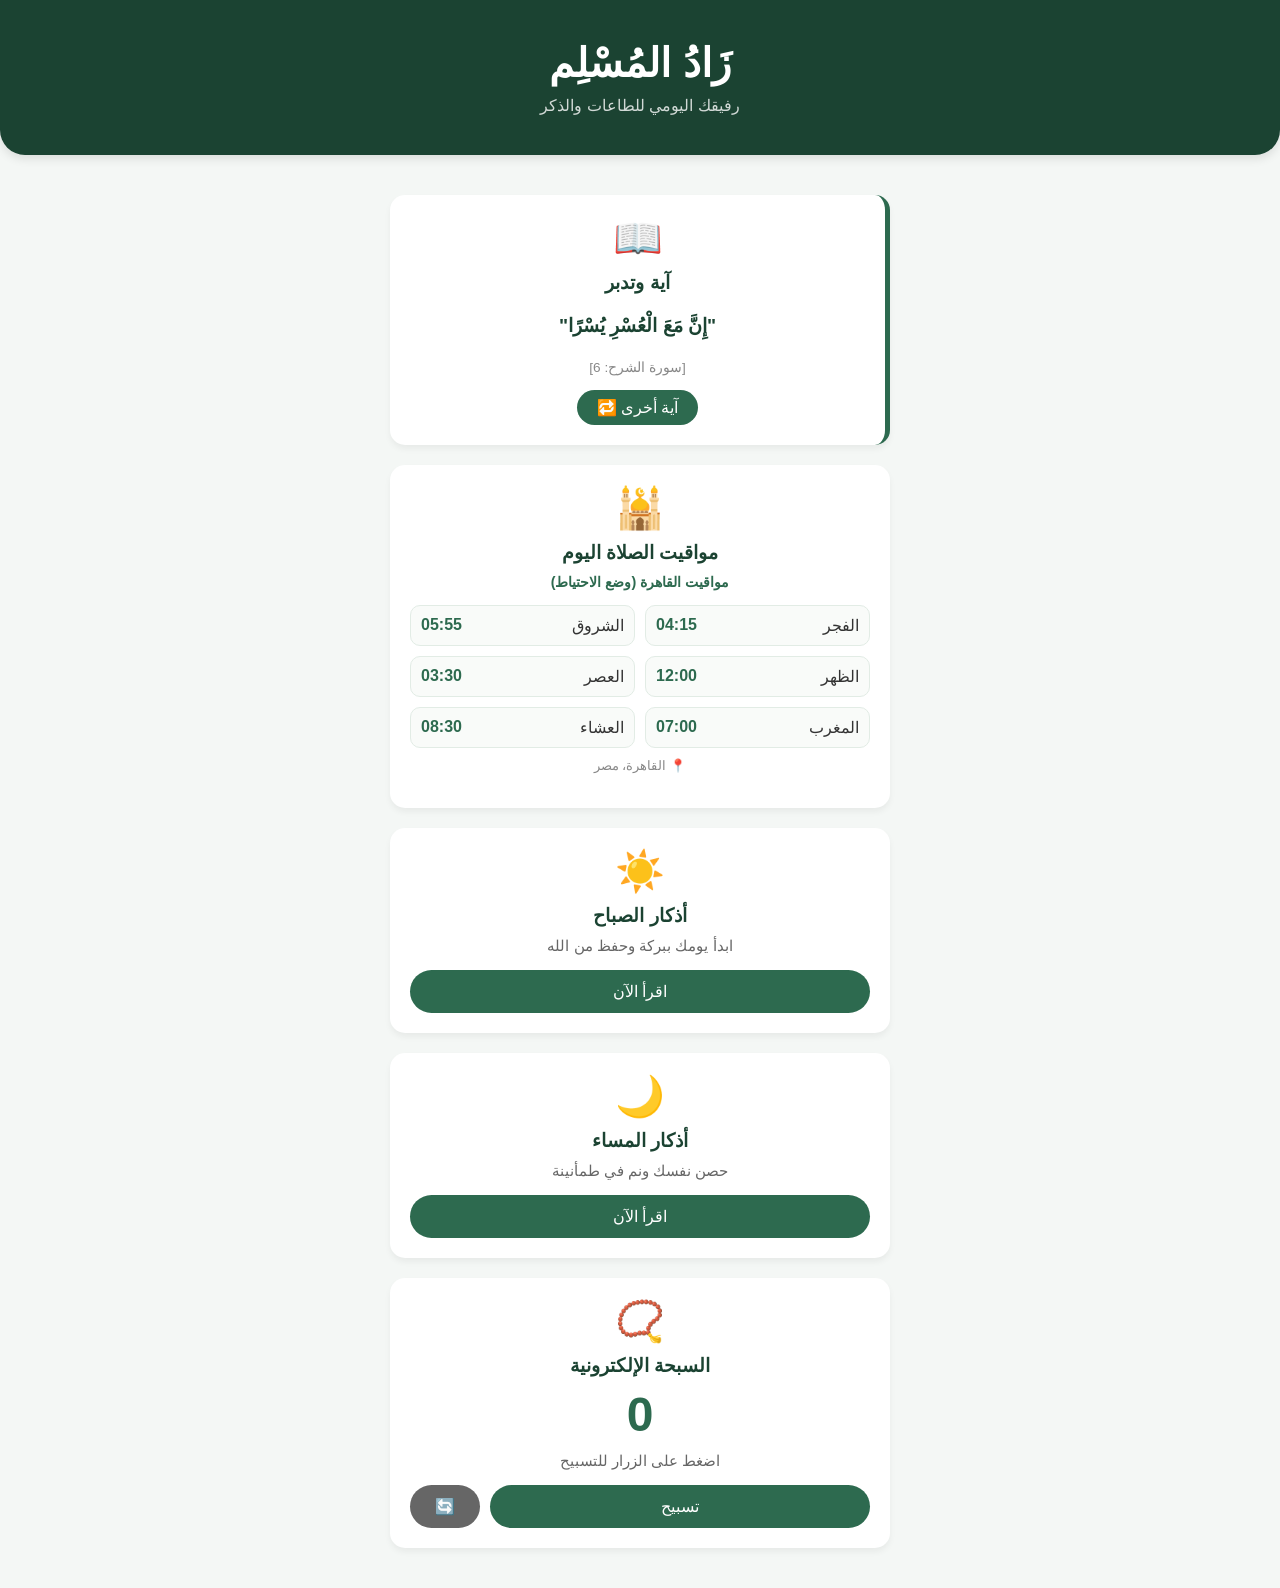
==== index.html @ 16e12158 "Update index.html" ====
<!DOCTYPE html>
<html lang="ar" dir="rtl">
<head>
    <meta charset="UTF-8">
    <meta name="viewport" content="width=device-width, initial-scale=1.0">
    <title>تطبيق زاد المسلم</title>
    <link rel="manifest" href="manifest.json">
    <link rel="stylesheet" href="style.css">
    
    <script>
        window.onerror = function(message, source, lineno, colno, error) {
            alert("⚠️ عطل في الجافا سكريبت:\n" + message + "\nالسطر رقم: " + lineno);
            return false;
        };
    </script>
</head>
<body>

    <header class="main-header">
        <h1>زَادُ المُسْلِم</h1>
        <p>رفيقك اليومي للطاعات والذكر</p>
    </header>

    <main class="container">
        
        <div class="card" style="border-right: 5px solid #2d6a4f;">
            <div class="card-icon">📖</div>
            <h3>آية وتدبر</h3>
            <p id="quran-verse" style="font-size: 1.2rem; font-weight: bold; color: #1b4332; line-height: 1.8; margin: 15px 0;">
                "إِنَّ مَعَ الْعُسْرِ يُسْرًا"
            </p>
            <p id="verse-surah" style="font-size: 0.85rem; color: #888; margin-bottom: 15px;">[سورة الشرح: 6]</p>
            <button class="btn" id="next-verse-btn" style="width: auto; padding: 8px 20px;">آية أخرى 🔁</button>
        </div>

        <div class="card">
            <div class="card-icon">🕌</div>
            <h3>مواقيت الصلاة اليوم</h3>
            <p id="prayer-date" style="font-size: 0.9rem; color: #2d6a4f; font-weight: bold;">جاري تحميل المواقيت الحقيقية أونلاين...</p>
            
            <div class="prayer-times-grid">
                <div class="prayer-item"><span>الفجر</span> <b id="fajr">-:-</b></div>
                <div class="prayer-item"><span>الشروق</span> <b id="sunrise">-:-</b></div>
                <div class="prayer-item"><span>الظهر</span> <b id="dhuhr">-:-</b></div>
                <div class="prayer-item"><span>العصر</span> <b id="asr">-:-</b></div>
                <div class="prayer-item"><span>المغرب</span> <b id="maghrib">-:-</b></div>
                <div class="prayer-item"><span>العشاء</span> <b id="isha">-:-</b></div>
            </div>
            <p style="font-size: 0.8rem; color: #888; margin-top: 10px;">📍 القاهرة، مصر</p>
        </div>

        <div class="card">
            <div class="card-icon">☀️</div>
            <h3>أذكار الصباح</h3>
            <p>ابدأ يومك ببركة وحفظ من الله</p>
            <a href="sabah.html" class="btn" style="text-decoration: none; display: block;">اقرأ الآن</a>
        </div>

        <div class="card">
            <div class="card-icon">🌙</div>
            <h3>أذكار المساء</h3>
            <p>حصن نفسك ونم في طمأنينة</p>
            <a href="masa.html" class="btn" style="text-decoration: none; display: block;">اقرأ الآن</a>
        </div>

        <div class="card">
            <div class="card-icon">📿</div>
            <h3>السبحة الإلكترونية</h3>
            <h2 id="counter-view" style="font-size: 3rem; color: #2d6a4f; margin: 10px 0;">0</h2> 
            <p style="margin-bottom: 15px;">اضغط على الزرار للتسبيح</p>
            
            <div style="display: flex; gap: 10px;">
                <button class="btn" id="tasbeeh-btn">تسبيح</button>
                <button class="btn" id="reset-btn" style="background-color: #666; width: auto;">🔄</button>
            </div>
        </div>

    </main>

    <script>
        var count = 0;
        try {
            if (localStorage.getItem('myTasbeehCount')) {
                count = parseInt(localStorage.getItem('myTasbeehCount')) || 0;
            }
        } catch(e) {
            console.log("الذاكرة محجوبة");
        }

        var counterView = document.getElementById('counter-view');
        if (counterView) counterView.textContent = count;

        var tasbeehBtn = document.getElementById('tasbeeh-btn');if (tasbeehBtn) {
            tasbeehBtn.addEventListener('click', function() {
                count++;
                if (counterView) counterView.textContent = count;
                try { localStorage.setItem('myTasbeehCount', count); } catch(e) {}
            });
        }

        var resetBtn = document.getElementById('reset-btn');
        if (resetBtn) {
            resetBtn.addEventListener('click', function() {
                if (confirm("هل تريد تصفير عداد السبحة؟")) {
                    count = 0;
                    if (counterView) counterView.textContent = count;
                    try { localStorage.setItem('myTasbeehCount', count); } catch(e) {}
                }
            });
        }

        var versesList = [
            { text: "«إِنَّ مَعَ الْعُسْرِ يُسْرًا»", source: "[سورة الشرح: 6]" },
            { text: "«وَمَن يَتَوَكَّلْ عَلَى اللَّهِ فَهُوَ حَسْبُهُ»", source: "[سورة الطلاق: 3]" },
            { text: "«أَلَا بِذِكْرِ اللَّهِ تَطْمَئِنُّ الْقُلُوبُ»", source: "[سورة الرعد: 28]" },
            { text: "«وَقُل رَّبِّ زِدْنِي عِلْمًا»", source: "[سورة طه: 114]" },
            { text: "«إِنَّ اللَّهَ مَعَ الصَّابِرِينَ»", source: "[سورة البقرة: 153]" },
            { text: "«وَإِذَا سَأَلَكَ عِبَادِي عَنِّي فَإِنِّي قَرِيبٌ»", source: "[سورة البقرة: 186]" }
        ];

        var verseTextEl = document.getElementById('quran-verse');
        var verseSourceEl = document.getElementById('verse-surah');
        var nextVerseBtn = document.getElementById('next-verse-btn');

        if (nextVerseBtn) {
            nextVerseBtn.addEventListener('click', function() {
                var randomIndex = Math.floor(Math.random() * versesList.length);
                var randomVerse = versesList[randomIndex];
                if (verseTextEl) verseTextEl.textContent = randomVerse.text;
                if (verseSourceEl) verseSourceEl.textContent = randomVerse.source;
            });
        }

        function useFallback() {
            if(document.getElementById('fajr')) document.getElementById('fajr').textContent = "04:15";
            if(document.getElementById('sunrise')) document.getElementById('sunrise').textContent = "05:55";
            if(document.getElementById('dhuhr')) document.getElementById('dhuhr').textContent = "12:00";
            if(document.getElementById('asr')) document.getElementById('asr').textContent = "03:30";
            if(document.getElementById('maghrib')) document.getElementById('maghrib').textContent = "07:00";
            if(document.getElementById('isha')) document.getElementById('isha').textContent = "08:30";
            if(document.getElementById('prayer-date')) document.getElementById('prayer-date').textContent = "مواقيت القاهرة (وضع الاحتياط)";
        }

        function getLivePrayerTimes() {
            var apiUrl = "https://api.aladhan.com/v1/timingsByCity?city=Cairo&country=Egypt&method=5";
            fetch(apiUrl)
                .then(function(res) { return res.json(); })
                .then(function(data) {
                    if (data && data.code === 200 && data.data) {
                        var timings = data.data.timings;
                        var dateInfo = data.data.date;
                        if(document.getElementById('fajr')) document.getElementById('fajr').textContent = timings.Fajr;
                        if(document.getElementById('sunrise')) document.getElementById('sunrise').textContent = timings.Sunrise;
                        if(document.getElementById('dhuhr')) document.getElementById('dhuhr').textContent = timings.Dhuhr;
                        if(document.getElementById('asr')) document.getElementById('asr').textContent = timings.Asr;
                        if(document.getElementById('maghrib')) document.getElementById('maghrib').textContent = timings.Maghrib;if(document.getElementById('isha')) document.getElementById('isha').textContent = timings.Isha;
                        if(document.getElementById('prayer-date')) {
                            document.getElementById('prayer-date').textContent = dateInfo.hijri.day + " " + dateInfo.hijri.month.ar + " " + dateInfo.hijri.year + " هـ | " + dateInfo.gregorian.date;
                        }
                    } else {
                        useFallback();
                    }
                })
                .catch(function(err) {
                    useFallback();
                });
        }

        getLivePrayerTimes();
    </script>
</body>
</html>
---- style.css ----
﻿/* إعدادات الخطوط والخلفية العامة */
body {
    margin: 0;
    padding: 0;
    box-sizing: border-box;
    font-family: 'Segoe UI', Tahoma, Geneva, Verdana, sans-serif;
    background-color: #f4f7f5;
    color: #333;
}

/* تنسيق الهيدر */
.main-header {
    background-color: #1b4332;
    color: #fff;
    text-align: center;
    padding: 40px 20px;
    border-bottom-left-radius: 25px;
    border-bottom-right-radius: 25px;
    box-shadow: 0 4px 10px rgba(0,0,0,0.1);
}

.main-header h1 {
    margin: 0;
    font-size: 2.5rem;
}

.main-header p {
    margin: 10px 0 0;
    opacity: 0.8;
}

/* الحاوية الأساسية للكروت */
.container {
    padding: 20px;
    display: flex;
    flex-direction: column;
    gap: 20px;
    max-width: 500px;
    margin: 20px auto;
}

/* تنسيق كروت الأقسام الرئيسية */
.card {
    background: #fff;
    padding: 20px;
    border-radius: 15px;
    text-align: center;
    box-shadow: 0 4px 6px rgba(0,0,0,0.05);
}

.card-icon {
    font-size: 2.5rem;
    margin-bottom: 10px;
}

.card h3 {
    margin: 10px 0;
    color: #1b4332;
}

.card p {
    font-size: 0.95rem;
    color: #666;
    margin: 0 0 15px;
}

/* استايل شبكة مواقيت الصلاة */
.prayer-times-grid {
    display: grid;
    grid-template-columns: repeat(2, 1fr);
    gap: 10px;
    margin-top: 15px;
}

.prayer-item {
    background: #f9fbf9;
    padding: 10px;
    border-radius: 10px;
    border: 1px solid #e2ece5;
    display: flex;
    justify-content: space-between;
    align-items: center;
}

.prayer-item b {
    color: #2d6a4f;
}

/* تنسيق الأزرار */
.btn {
    background-color: #2d6a4f;
    color: white;
    border: none;
    padding: 12px 25px;
    border-radius: 25px;
    font-size: 1rem;
    cursor: pointer;
    width: 100%;
    box-sizing: border-box;
    transition: background 0.2s;
}

.btn:hover {
    background-color: #1b4332;
}

/* تنسيق كروت الأذكار بالداخل */
.zikr-card {
    background: #fff;
    padding: 20px;
    border-radius: 15px;
    border: 2px solid transparent;
    box-shadow: 0 4px 6px rgba(0,0,0,0.05);
    cursor: pointer;
    user-select: none;
}

.zikr-text {
    font-size: 1.1rem;
    line-height: 1.8;
    color: #222;
    margin: 0 0 15px;
}

.zikr-count {
    font-size: 0.9rem;
    color: #666;
    text-align: left;
}

.badge {
    background-color: #2d6a4f;
    color: white;
    padding: 5px 15px;
    border-radius: 20px;
    font-weight: bold;
    display: inline-block;
}
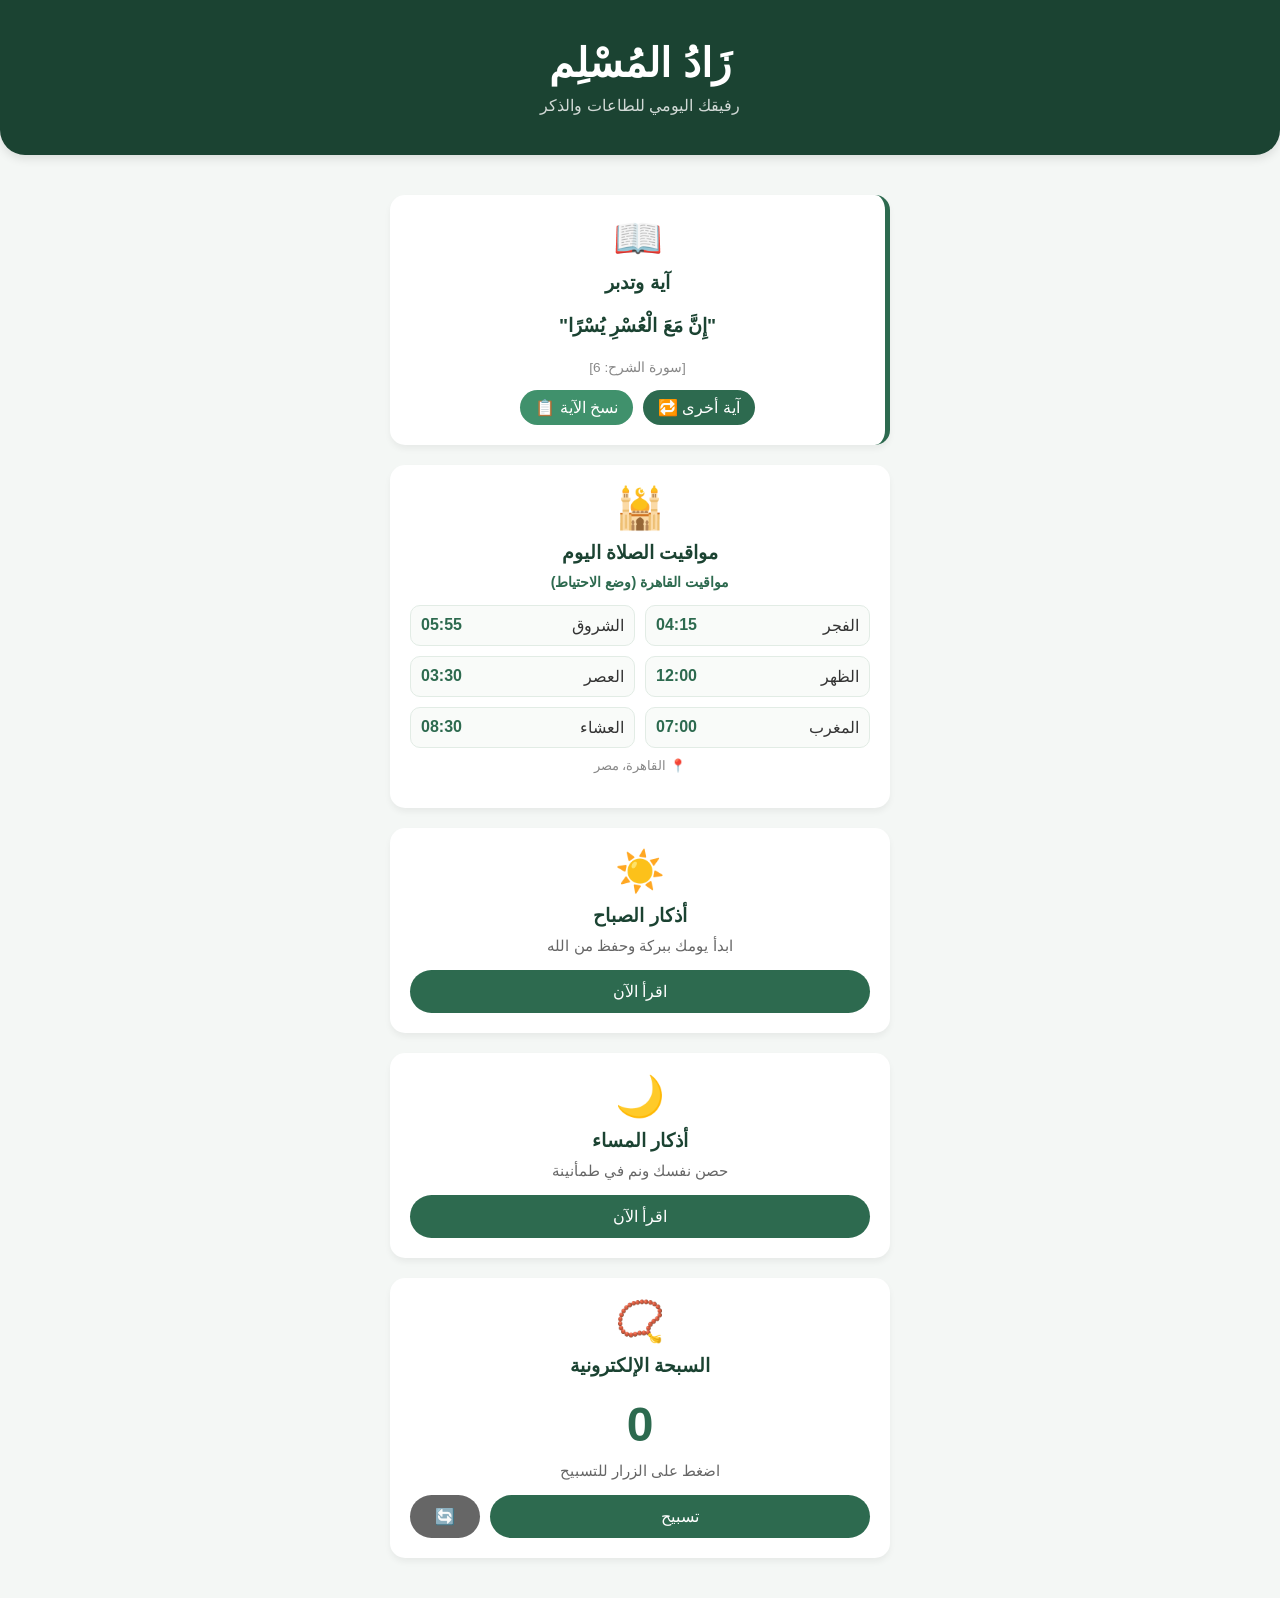
==== commit 2603cc88: "Update index.html" ====
--- a/index.html
+++ b/index.html
@@ -7,12 +7,40 @@
     <link rel="manifest" href="manifest.json">
     <link rel="stylesheet" href="style.css">
     
-    <script>
-        window.onerror = function(message, source, lineno, colno, error) {
-            alert("⚠️ عطل في الجافا سكريبت:\n" + message + "\nالسطر رقم: " + lineno);
-            return false;
-        };
-    </script>
+    <style>
+        /* حركة العداد لما يكبّر ويصغّر */
+        .pop-animation {
+            transform: scale(1.2);
+            color: #40916c !important;
+            transition: all 0.1s ease-in-out;
+        }
+        #counter-view {
+            transition: all 0.1s ease-in-out;
+            display: inline-block;
+        }
+        /* تصميم الفليكس لأزرار الآية */
+        .verse-actions {
+            display: flex;
+            gap: 10px;
+            justify-content: center;
+            margin-top: 15px;
+        }
+        /* ستايل إشعار النسخ */
+        .toast-notification {
+            position: fixed;
+            bottom: 20px;
+            left: 50%;
+            transform: translateX(-50%);
+            background-color: #1b4332;
+            color: white;
+            padding: 10px 20px;
+            border-radius: 20px;
+            font-size: 0.9rem;
+            z-index: 1000;
+            box-shadow: 0 4px 6px rgba(0,0,0,0.1);
+            display: none;
+        }
+    </style>
 </head>
 <body>
 
@@ -30,7 +58,11 @@
                 "إِنَّ مَعَ الْعُسْرِ يُسْرًا"
             </p>
             <p id="verse-surah" style="font-size: 0.85rem; color: #888; margin-bottom: 15px;">[سورة الشرح: 6]</p>
-            <button class="btn" id="next-verse-btn" style="width: auto; padding: 8px 20px;">آية أخرى 🔁</button>
+            
+            <div class="verse-actions">
+                <button class="btn" id="next-verse-btn" style="width: auto; padding: 8px 15px;">آية أخرى 🔁</button>
+                <button class="btn" id="copy-verse-btn" style="background-color: #40916c; width: auto; padding: 8px 15px;">نسخ الآية 📋</button>
+            </div>
         </div>
 
         <div class="card">
@@ -64,8 +96,7 @@
         </div>
 
         <div class="card">
-            <div class="card-icon">📿</div>
-            <h3>السبحة الإلكترونية</h3>
+            <div class="card-icon">📿</div><h3>السبحة الإلكترونية</h3>
             <h2 id="counter-view" style="font-size: 3rem; color: #2d6a4f; margin: 10px 0;">0</h2> 
             <p style="margin-bottom: 15px;">اضغط على الزرار للتسبيح</p>
             
@@ -77,23 +108,32 @@
 
     </main>
 
+    <div id="toast" class="toast-notification">تم نسخ الآية بنجاح! ❤️</div>
+
     <script>
+        // 1. برمجة السبحة والذاكرة مع تأثير الأنميشن
         var count = 0;
         try {
             if (localStorage.getItem('myTasbeehCount')) {
                 count = parseInt(localStorage.getItem('myTasbeehCount')) || 0;
             }
-        } catch(e) {
-            console.log("الذاكرة محجوبة");
-        }
+        } catch(e) {}
 
         var counterView = document.getElementById('counter-view');
         if (counterView) counterView.textContent = count;
 
-        var tasbeehBtn = document.getElementById('tasbeeh-btn');if (tasbeehBtn) {
+        var tasbeehBtn = document.getElementById('tasbeeh-btn');
+        if (tasbeehBtn) {
             tasbeehBtn.addEventListener('click', function() {
                 count++;
-                if (counterView) counterView.textContent = count;
+                if (counterView) {
+                    counterView.textContent = count;
+                    // تشغيل الأنميشن
+                    counterView.classList.add('pop-animation');
+                    setTimeout(function() {
+                        counterView.classList.remove('pop-animation');
+                    }, 100);
+                }
                 try { localStorage.setItem('myTasbeehCount', count); } catch(e) {}
             });
         }
@@ -109,6 +149,7 @@
             });
         }
 
+        // 2. برمجة آية وتدبر وميزة النسخ
         var versesList = [
             { text: "«إِنَّ مَعَ الْعُسْرِ يُسْرًا»", source: "[سورة الشرح: 6]" },
             { text: "«وَمَن يَتَوَكَّلْ عَلَى اللَّهِ فَهُوَ حَسْبُهُ»", source: "[سورة الطلاق: 3]" },
@@ -121,6 +162,8 @@
         var verseTextEl = document.getElementById('quran-verse');
         var verseSourceEl = document.getElementById('verse-surah');
         var nextVerseBtn = document.getElementById('next-verse-btn');
+        var copyVerseBtn = document.getElementById('copy-verse-btn');
+        var toast = document.getElementById('toast');
 
         if (nextVerseBtn) {
             nextVerseBtn.addEventListener('click', function() {
@@ -131,6 +174,24 @@
             });
         }
 
+        // برمجة زرار نسخ الآية لـ الحافظة (Clipboard)
+        if (copyVerseBtn) {
+            copyVerseBtn.addEventListener('click', function() {
+                var textToCopy = verseTextEl.textContent + " " + verseSourceEl.textContent + " - تم النسخ من تطبيق زاد المسلم";
+                
+                // أمر النسخ السحري
+                navigator.clipboard.writeText(textToCopy).then(function() {// إظهار إشعار تم النسخ
+                    if (toast) {
+                        toast.style.display = 'block';
+                        setTimeout(function() { toast.style.display = 'none'; }, 2000);
+                    }
+                }).catch(function() {
+                    alert("عذراً، لم نتمكن من نسخ النص.");
+                });
+            });
+        }
+
+        // 3. جلب مواقيت الصلاة أونلاين
         function useFallback() {
             if(document.getElementById('fajr')) document.getElementById('fajr').textContent = "04:15";
             if(document.getElementById('sunrise')) document.getElementById('sunrise').textContent = "05:55";
@@ -153,17 +214,14 @@
                         if(document.getElementById('sunrise')) document.getElementById('sunrise').textContent = timings.Sunrise;
                         if(document.getElementById('dhuhr')) document.getElementById('dhuhr').textContent = timings.Dhuhr;
                         if(document.getElementById('asr')) document.getElementById('asr').textContent = timings.Asr;
-                        if(document.getElementById('maghrib')) document.getElementById('maghrib').textContent = timings.Maghrib;if(document.getElementById('isha')) document.getElementById('isha').textContent = timings.Isha;
+                        if(document.getElementById('maghrib')) document.getElementById('maghrib').textContent = timings.Maghrib;
+                        if(document.getElementById('isha')) document.getElementById('isha').textContent = timings.Isha;
                         if(document.getElementById('prayer-date')) {
                             document.getElementById('prayer-date').textContent = dateInfo.hijri.day + " " + dateInfo.hijri.month.ar + " " + dateInfo.hijri.year + " هـ | " + dateInfo.gregorian.date;
                         }
-                    } else {
-                        useFallback();
-                    }
+                    } else { useFallback(); }
                 })
-                .catch(function(err) {
-                    useFallback();
-                });
+                .catch(function(err) { useFallback(); });
         }
 
         getLivePrayerTimes();
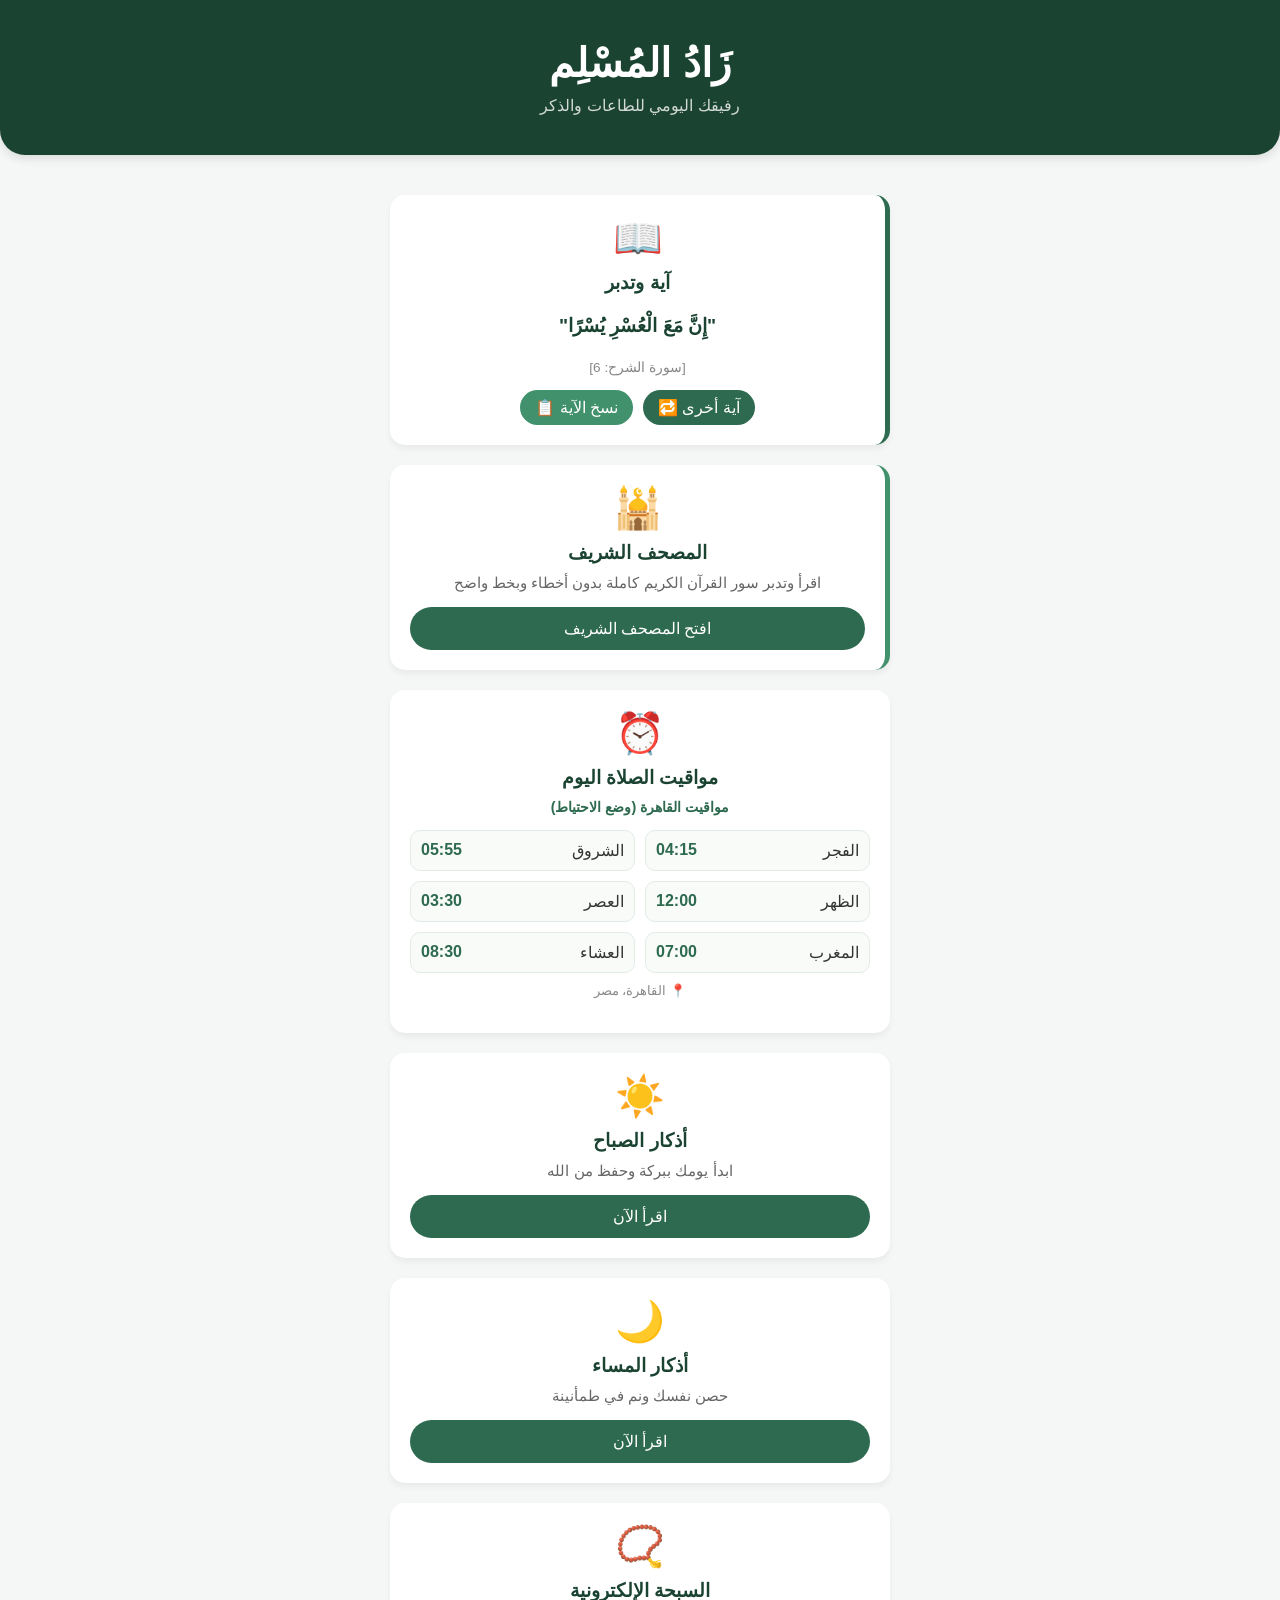
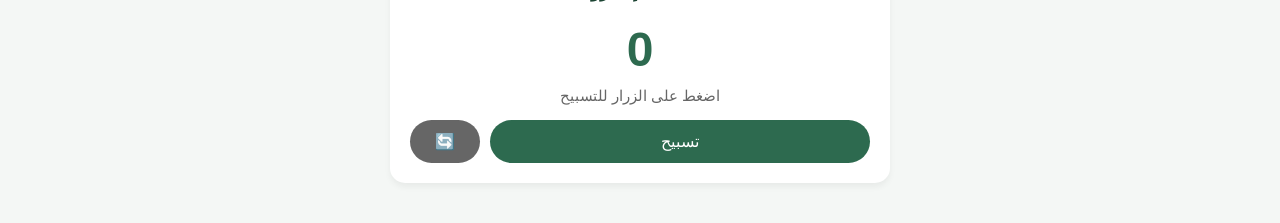
==== commit be3f10b9: "Update index.html" ====
--- a/index.html
+++ b/index.html
@@ -6,9 +6,10 @@
     <title>تطبيق زاد المسلم</title>
     <link rel="manifest" href="manifest.json">
     <link rel="stylesheet" href="style.css">
+    <link rel="icon" type="image/png" href="icon.png">
     
     <style>
-        /* حركة العداد لما يكبّر ويصغّر */
+        /* حركة العداد لما يكبّر ويصغّر مع التسبيح */
         .pop-animation {
             transform: scale(1.2);
             color: #40916c !important;
@@ -18,14 +19,14 @@
             transition: all 0.1s ease-in-out;
             display: inline-block;
         }
-        /* تصميم الفليكس لأزرار الآية */
+        /* تنسيق أزرار كارت الآية */
         .verse-actions {
             display: flex;
             gap: 10px;
             justify-content: center;
             margin-top: 15px;
         }
-        /* ستايل إشعار النسخ */
+        /* ستايل إشعار تم النسخ */
         .toast-notification {
             position: fixed;
             bottom: 20px;
@@ -65,8 +66,15 @@
             </div>
         </div>
 
+        <div class="card" style="border-right: 5px solid #40916c;">
+            <div class="card-icon">🕌</div>
+            <h3>المصحف الشريف</h3>
+            <p>اقرأ وتدبر سور القرآن الكريم كاملة بدون أخطاء وبخط واضح</p>
+            <a href="quran.html" class="btn" style="text-decoration: none; display: block; background-color: #2d6a4f;">افتح المصحف الشريف</a>
+        </div>
+
         <div class="card">
-            <div class="card-icon">🕌</div>
+            <div class="card-icon">⏰</div>
             <h3>مواقيت الصلاة اليوم</h3>
             <p id="prayer-date" style="font-size: 0.9rem; color: #2d6a4f; font-weight: bold;">جاري تحميل المواقيت الحقيقية أونلاين...</p>
             
@@ -86,9 +94,7 @@
             <h3>أذكار الصباح</h3>
             <p>ابدأ يومك ببركة وحفظ من الله</p>
             <a href="sabah.html" class="btn" style="text-decoration: none; display: block;">اقرأ الآن</a>
-        </div>
-
-        <div class="card">
+        </div><div class="card">
             <div class="card-icon">🌙</div>
             <h3>أذكار المساء</h3>
             <p>حصن نفسك ونم في طمأنينة</p>
@@ -96,7 +102,8 @@
         </div>
 
         <div class="card">
-            <div class="card-icon">📿</div><h3>السبحة الإلكترونية</h3>
+            <div class="card-icon">📿</div>
+            <h3>السبحة الإلكترونية</h3>
             <h2 id="counter-view" style="font-size: 3rem; color: #2d6a4f; margin: 10px 0;">0</h2> 
             <p style="margin-bottom: 15px;">اضغط على الزرار للتسبيح</p>
             
@@ -111,7 +118,7 @@
     <div id="toast" class="toast-notification">تم نسخ الآية بنجاح! ❤️</div>
 
     <script>
-        // 1. برمجة السبحة والذاكرة مع تأثير الأنميشن
+        // ==================== [ 1. برمجة السبحة والذاكرة والأنميشن ] ====================
         var count = 0;
         try {
             if (localStorage.getItem('myTasbeehCount')) {
@@ -128,7 +135,6 @@
                 count++;
                 if (counterView) {
                     counterView.textContent = count;
-                    // تشغيل الأنميشن
                     counterView.classList.add('pop-animation');
                     setTimeout(function() {
                         counterView.classList.remove('pop-animation');
@@ -149,7 +155,7 @@
             });
         }
 
-        // 2. برمجة آية وتدبر وميزة النسخ
+        // ==================== [ 2. برمجة آية وتدبر وميزة النسخ ] ====================
         var versesList = [
             { text: "«إِنَّ مَعَ الْعُسْرِ يُسْرًا»", source: "[سورة الشرح: 6]" },
             { text: "«وَمَن يَتَوَكَّلْ عَلَى اللَّهِ فَهُوَ حَسْبُهُ»", source: "[سورة الطلاق: 3]" },
@@ -172,15 +178,10 @@
                 if (verseTextEl) verseTextEl.textContent = randomVerse.text;
                 if (verseSourceEl) verseSourceEl.textContent = randomVerse.source;
             });
-        }
-
-        // برمجة زرار نسخ الآية لـ الحافظة (Clipboard)
-        if (copyVerseBtn) {
+        }if (copyVerseBtn) {
             copyVerseBtn.addEventListener('click', function() {
                 var textToCopy = verseTextEl.textContent + " " + verseSourceEl.textContent + " - تم النسخ من تطبيق زاد المسلم";
-                
-                // أمر النسخ السحري
-                navigator.clipboard.writeText(textToCopy).then(function() {// إظهار إشعار تم النسخ
+                navigator.clipboard.writeText(textToCopy).then(function() {
                     if (toast) {
                         toast.style.display = 'block';
                         setTimeout(function() { toast.style.display = 'none'; }, 2000);
@@ -191,7 +192,7 @@
             });
         }
 
-        // 3. جلب مواقيت الصلاة أونلاين
+        // ==================== [ 3. جلب مواقيت الصلاة أونلاين والوضع الاحتياطي ] ====================
         function useFallback() {
             if(document.getElementById('fajr')) document.getElementById('fajr').textContent = "04:15";
             if(document.getElementById('sunrise')) document.getElementById('sunrise').textContent = "05:55";
@@ -225,6 +226,13 @@
         }
 
         getLivePrayerTimes();
+
+        // ==================== [ 4. تفعيل وتشغيل الـ Service Worker للأوفلاين ] ====================
+        if ('serviceWorker' in navigator) {
+            navigator.serviceWorker.register('sw.js')
+            .then(function() { console.log('Service Worker Registered!'); })
+            .catch(function(err) { console.log('Service Worker Failed', err); });
+        }
     </script>
 </body>
 </html>
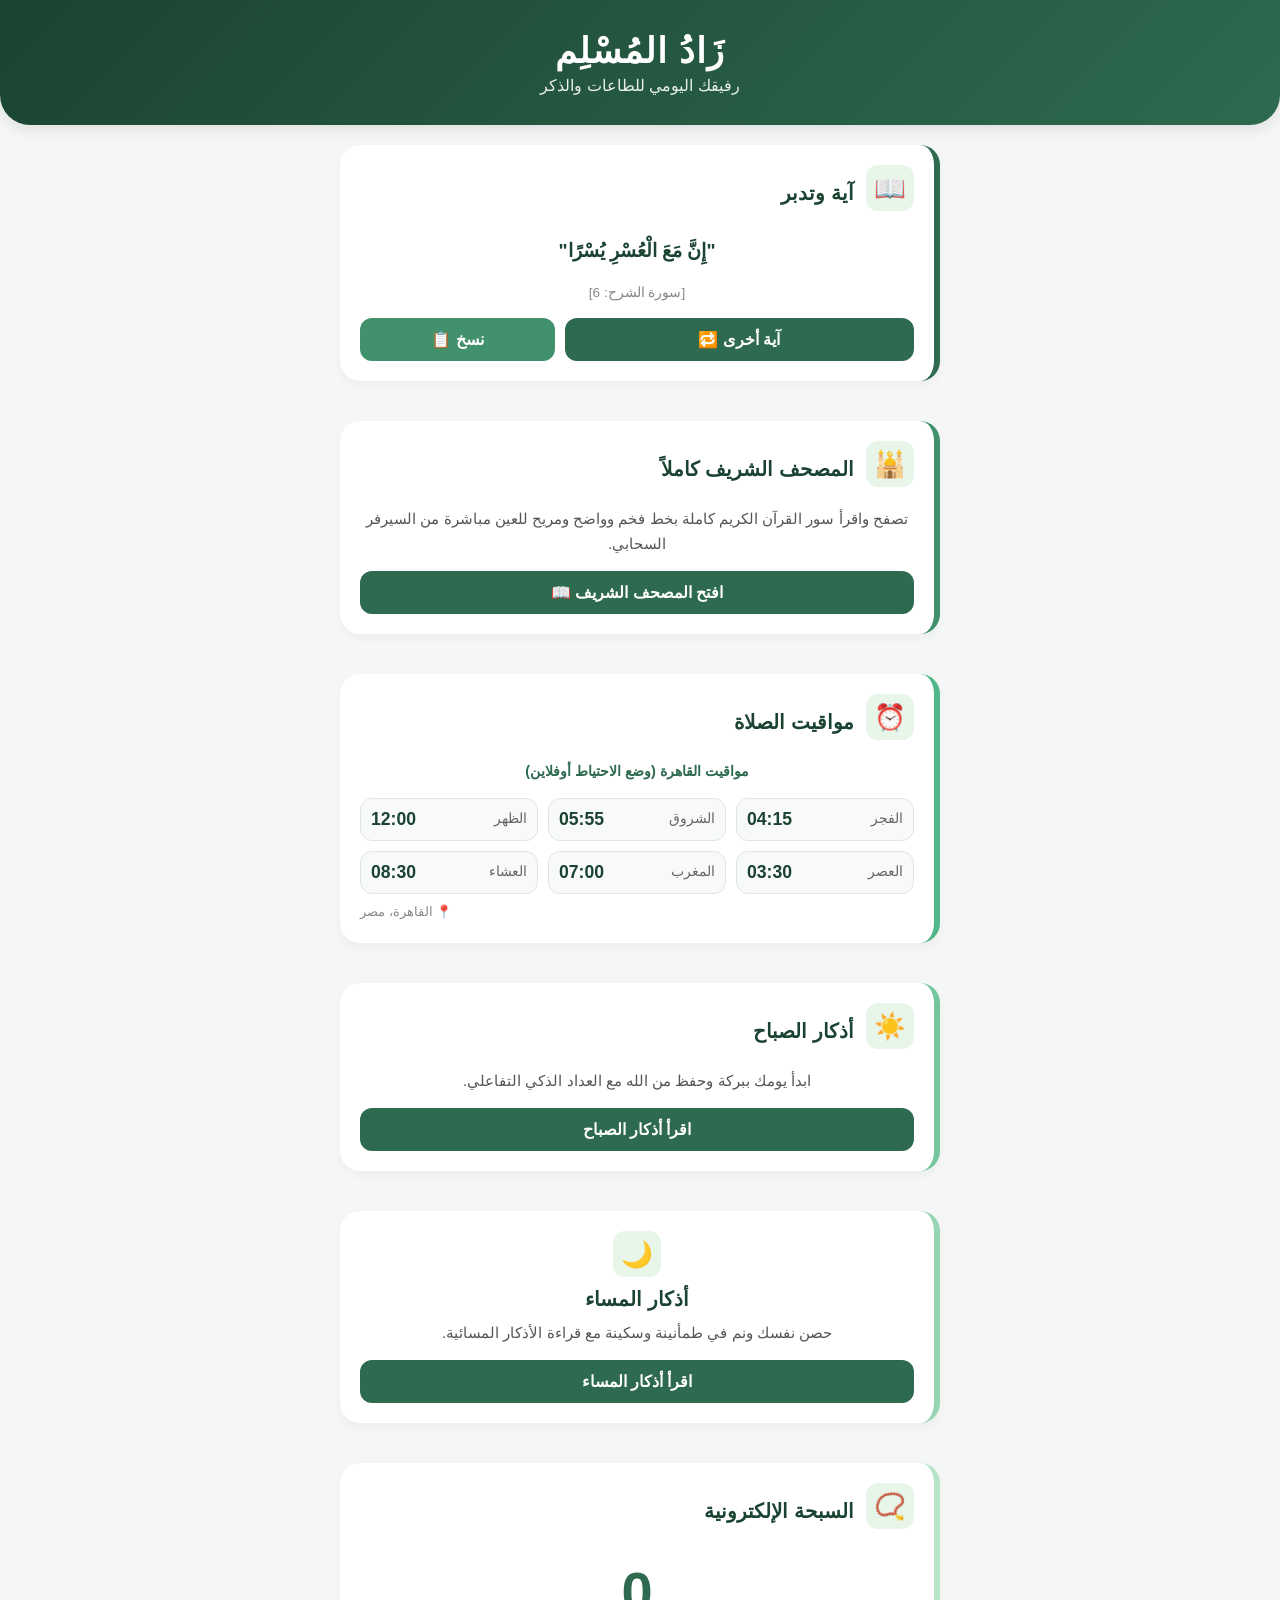
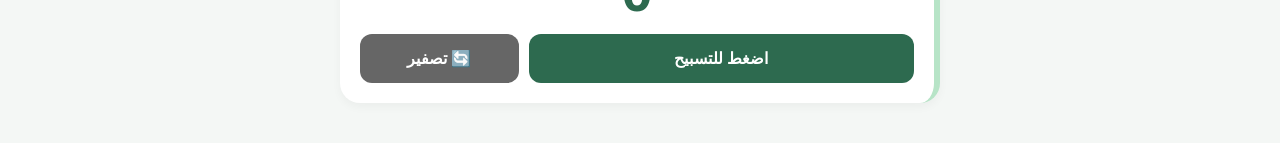
==== commit 4531d0de: "Update index.html" ====
--- a/index.html
+++ b/index.html
@@ -9,37 +9,182 @@
     <link rel="icon" type="image/png" href="icon.png">
     
     <style>
-        /* حركة العداد لما يكبّر ويصغّر مع التسبيح */
-        .pop-animation {
-            transform: scale(1.2);
-            color: #40916c !important;
-            transition: all 0.1s ease-in-out;
-        }
-        #counter-view {
-            transition: all 0.1s ease-in-out;
+        :root {
+            --primary-color: #1b4332;
+            --accent-color: #2d6a4f;
+            --light-accent: #40916c;
+            --bg-color: #f4f7f5;
+            --card-bg: #ffffff;
+            --text-color: #2d312e;
+        }
+
+        body {
+            background-color: var(--bg-color);
+            color: var(--text-color);
+            font-family: 'Segoe UI', Tahoma, Geneva, Verdana, sans-serif;
+            margin: 0;
+            padding: 0;
+        }
+
+        .main-header {
+            background: linear-gradient(135deg, var(--primary-color), var(--accent-color));
+            color: white;
+            text-align: center;
+            padding: 30px 20px;
+            border-bottom-left-radius: 30px;
+            border-bottom-right-radius: 30px;
+            box-shadow: 0 4px 15px rgba(0,0,0,0.1);
+        }
+
+        .main-header h1 {
+            margin: 0;
+            font-size: 2.2rem;
+            letter-spacing: 1px;
+        }
+
+        .main-header p {
+            margin: 5px 0 0 0;
+            opacity: 0.9;
+            font-size: 1rem;
+        }
+
+        .container {
+            padding: 20px;
+            max-width: 600px;
+            margin: 0 auto;
+        }
+
+        .card {
+            background: var(--card-bg);
+            border-radius: 20px;
+            padding: 20px;
+            margin-bottom: 20px;
+            box-shadow: 0 4px 10px rgba(0,0,0,0.04);
+            border-right: 6px solid var(--accent-color);
+            transition: transform 0.2s ease, box-shadow 0.2s ease;
+        }
+
+        .card:hover {
+            transform: translateY(-2px);
+            box-shadow: 0 6px 15px rgba(0,0,0,0.08);
+        }
+
+        .card-header-flex {
+            display: flex;
+            align-items: center;
+            gap: 12px;
+            margin-bottom: 10px;
+        }
+
+        .card-icon {
+            font-size: 1.6rem;
+            background: #e8f5e9;
+            padding: 8px;
+            border-radius: 12px;
+            display: inline-flex;
+        }
+
+        .card h3 {
+            margin: 0;
+            font-size: 1.25rem;
+            color: var(--primary-color);
+        }
+
+        .card p {
+            color: #555;
+            font-size: 0.95rem;
+            line-height: 1.6;
+            margin: 8px 0 15px 0;
+        }
+
+        /* تنسيق الأزرار الاحترافية */
+        .btn {
+            background-color: var(--accent-color);
+            color: white;
+            border: none;
+            padding: 12px 20px;
+            border-radius: 12px;
+            cursor: pointer;
+            font-weight: bold;
+            font-size: 1rem;
+            width: 100%;
+            text-align: center;
             display: inline-block;
-        }
-        /* تنسيق أزرار كارت الآية */
+            text-decoration: none;
+            box-sizing: border-box;
+            transition: background 0.2s ease;
+        }
+
+        .btn:hover {
+            background-color: var(--primary-color);
+        }
+
         .verse-actions {
             display: flex;
             gap: 10px;
-            justify-content: center;
+        }
+
+        /* شبكة مواقيت الصلاة */
+        .prayer-times-grid {
+            display: grid;
+            grid-template-columns: repeat(3, 1fr);
+            gap: 10px;
             margin-top: 15px;
         }
-        /* ستايل إشعار تم النسخ */
+
+        .prayer-item {
+            background: #f8faf9;
+            border: 1px solid #e0e6e2;
+            padding: 10px;
+            border-radius: 12px;
+            text-align: center;
+        }
+
+        .prayer-item span {
+            display: block;
+            font-size: 0.85rem;
+            color: #666;
+            margin-bottom: 4px;
+        }
+
+        .prayer-item b {
+            font-size: 1.1rem;
+            color: var(--primary-color);
+        }/* أنميشن العداد للسبحة */
+        #counter-view {
+            font-size: 3.5rem;
+            color: var(--accent-color);
+            margin: 10px 0;
+            display: inline-block;
+            transition: transform 0.1s ease-in-out;
+            font-weight: bold;
+        }
+
+        .pop-animation {
+            transform: scale(1.2);
+            color: var(--light-accent) !important;
+        }
+
+        .sebha-actions {
+            display: flex;
+            gap: 10px;
+        }
+
+        /* إشعار تم النسخ */
         .toast-notification {
             position: fixed;
-            bottom: 20px;
+            bottom: 30px;
             left: 50%;
             transform: translateX(-50%);
-            background-color: #1b4332;
+            background-color: var(--primary-color);
             color: white;
-            padding: 10px 20px;
-            border-radius: 20px;
-            font-size: 0.9rem;
+            padding: 12px 25px;
+            border-radius: 30px;
+            font-size: 0.95rem;
             z-index: 1000;
-            box-shadow: 0 4px 6px rgba(0,0,0,0.1);
+            box-shadow: 0 5px 15px rgba(0,0,0,0.2);
             display: none;
+            font-weight: bold;
         }
     </style>
 </head>
@@ -52,31 +197,37 @@
 
     <main class="container">
         
-        <div class="card" style="border-right: 5px solid #2d6a4f;">
-            <div class="card-icon">📖</div>
-            <h3>آية وتدبر</h3>
-            <p id="quran-verse" style="font-size: 1.2rem; font-weight: bold; color: #1b4332; line-height: 1.8; margin: 15px 0;">
+        <div class="card" style="border-right-color: #2d6a4f;">
+            <div class="card-header-flex">
+                <div class="card-icon">📖</div>
+                <h3>آية وتدبر</h3>
+            </div>
+            <p id="quran-verse" style="font-size: 1.2rem; font-weight: bold; color: var(--primary-color); text-align: center; margin: 15px 0;">
                 "إِنَّ مَعَ الْعُسْرِ يُسْرًا"
             </p>
-            <p id="verse-surah" style="font-size: 0.85rem; color: #888; margin-bottom: 15px;">[سورة الشرح: 6]</p>
+            <p id="verse-surah" style="font-size: 0.85rem; color: #888; text-align: center; margin-bottom: 15px;">[سورة الشرح: 6]</p>
             
             <div class="verse-actions">
-                <button class="btn" id="next-verse-btn" style="width: auto; padding: 8px 15px;">آية أخرى 🔁</button>
-                <button class="btn" id="copy-verse-btn" style="background-color: #40916c; width: auto; padding: 8px 15px;">نسخ الآية 📋</button>
-            </div>
-        </div>
-
-        <div class="card" style="border-right: 5px solid #40916c;">
-            <div class="card-icon">🕌</div>
-            <h3>المصحف الشريف</h3>
-            <p>اقرأ وتدبر سور القرآن الكريم كاملة بدون أخطاء وبخط واضح</p>
-            <a href="quran.html" class="btn" style="text-decoration: none; display: block; background-color: #2d6a4f;">افتح المصحف الشريف</a>
-        </div>
-
-        <div class="card">
-            <div class="card-icon">⏰</div>
-            <h3>مواقيت الصلاة اليوم</h3>
-            <p id="prayer-date" style="font-size: 0.9rem; color: #2d6a4f; font-weight: bold;">جاري تحميل المواقيت الحقيقية أونلاين...</p>
+                <button class="btn" id="next-verse-btn" style="flex: 2;">آية أخرى 🔁</button>
+                <button class="btn" id="copy-verse-btn" style="background-color: var(--light-accent); flex: 1;">نسخ 📋</button>
+            </div>
+        </div>
+
+        <div class="card" style="border-right-color: #40916c;">
+            <div class="card-header-flex">
+                <div class="card-icon">🕌</div>
+                <h3>المصحف الشريف كاملاً</h3>
+            </div>
+            <p>تصفح واقرأ سور القرآن الكريم كاملة بخط فخم وواضح ومريح للعين مباشرة من السيرفر السحابي.</p>
+            <a href="quran.html" class="btn">افتح المصحف الشريف 📖</a>
+        </div>
+
+        <div class="card" style="border-right-color: #52b788;">
+            <div class="card-header-flex">
+                <div class="card-icon">⏰</div>
+                <h3>مواقيت الصلاة</h3>
+            </div>
+            <p id="prayer-date" style="font-size: 0.9rem; color: var(--accent-color); font-weight: bold; margin: 0;">جاري جلب أوقات الصلاة الحقيقية أونلاين...</p>
             
             <div class="prayer-times-grid">
                 <div class="prayer-item"><span>الفجر</span> <b id="fajr">-:-</b></div>
@@ -86,30 +237,37 @@
                 <div class="prayer-item"><span>المغرب</span> <b id="maghrib">-:-</b></div>
                 <div class="prayer-item"><span>العشاء</span> <b id="isha">-:-</b></div>
             </div>
-            <p style="font-size: 0.8rem; color: #888; margin-top: 10px;">📍 القاهرة، مصر</p>
-        </div>
-
-        <div class="card">
-            <div class="card-icon">☀️</div>
-            <h3>أذكار الصباح</h3>
-            <p>ابدأ يومك ببركة وحفظ من الله</p>
-            <a href="sabah.html" class="btn" style="text-decoration: none; display: block;">اقرأ الآن</a>
-        </div><div class="card">
+            <p style="font-size: 0.8rem; color: #888; margin: 8px 0 0 0; text-align: left;">📍 القاهرة، مصر</p>
+        </div>
+
+        <div class="card" style="border-right-color: #74c69d;">
+            <div class="card-header-flex">
+                <div class="card-icon">☀️</div>
+                <h3>أذكار الصباح</h3>
+            </div>
+            <p>ابدأ يومك ببركة وحفظ من الله مع العداد الذكي التفاعلي.</p>
+            <a href="sabah.html" class="btn" style="background-color: var(--accent-color);">اقرأ أذكار الصباح</a>
+        </div><div class="card" style="border-right-color: #95d5b2;">
             <div class="card-icon">🌙</div>
             <h3>أذكار المساء</h3>
-            <p>حصن نفسك ونم في طمأنينة</p>
-            <a href="masa.html" class="btn" style="text-decoration: none; display: block;">اقرأ الآن</a>
-        </div>
-
-        <div class="card">
-            <div class="card-icon">📿</div>
-            <h3>السبحة الإلكترونية</h3>
-            <h2 id="counter-view" style="font-size: 3rem; color: #2d6a4f; margin: 10px 0;">0</h2> 
-            <p style="margin-bottom: 15px;">اضغط على الزرار للتسبيح</p>
+            <div class="card-header-flex">
+            </div>
+            <p>حصن نفسك ونم في طمأنينة وسكينة مع قراءة الأذكار المسائية.</p>
+            <a href="masa.html" class="btn" style="background-color: var(--accent-color);">اقرأ أذكار المساء</a>
+        </div>
+
+        <div class="card" style="border-right-color: #b7e4c7;">
+            <div class="card-header-flex">
+                <div class="card-icon">📿</div>
+                <h3>السبحة الإلكترونية</h3>
+            </div>
+            <div style="text-align: center;">
+                <h2 id="counter-view">0</h2>
+            </div>
             
-            <div style="display: flex; gap: 10px;">
-                <button class="btn" id="tasbeeh-btn">تسبيح</button>
-                <button class="btn" id="reset-btn" style="background-color: #666; width: auto;">🔄</button>
+            <div class="sebha-actions">
+                <button class="btn" id="tasbeeh-btn" style="flex: 3; padding: 15px;">اضغط للتسبيح</button>
+                <button class="btn" id="reset-btn" style="background-color: #666; flex: 1;">🔄 تصفير</button>
             </div>
         </div>
 
@@ -118,13 +276,13 @@
     <div id="toast" class="toast-notification">تم نسخ الآية بنجاح! ❤️</div>
 
     <script>
-        // ==================== [ 1. برمجة السبحة والذاكرة والأنميشن ] ====================
+        // --- 1. برمجة السبحة والذاكرة المحمية ---
         var count = 0;
         try {
             if (localStorage.getItem('myTasbeehCount')) {
                 count = parseInt(localStorage.getItem('myTasbeehCount')) || 0;
             }
-        } catch(e) {}
+        } catch(e) { console.log("الذاكرة محجوبة"); }
 
         var counterView = document.getElementById('counter-view');
         if (counterView) counterView.textContent = count;
@@ -136,9 +294,7 @@
                 if (counterView) {
                     counterView.textContent = count;
                     counterView.classList.add('pop-animation');
-                    setTimeout(function() {
-                        counterView.classList.remove('pop-animation');
-                    }, 100);
+                    setTimeout(function() { counterView.classList.remove('pop-animation'); }, 100);
                 }
                 try { localStorage.setItem('myTasbeehCount', count); } catch(e) {}
             });
@@ -155,7 +311,7 @@
             });
         }
 
-        // ==================== [ 2. برمجة آية وتدبر وميزة النسخ ] ====================
+        // --- 2. برمجة آيات وتدبر والنسخ السريع ---
         var versesList = [
             { text: "«إِنَّ مَعَ الْعُسْرِ يُسْرًا»", source: "[سورة الشرح: 6]" },
             { text: "«وَمَن يَتَوَكَّلْ عَلَى اللَّهِ فَهُوَ حَسْبُهُ»", source: "[سورة الطلاق: 3]" },
@@ -186,13 +342,11 @@
                         toast.style.display = 'block';
                         setTimeout(function() { toast.style.display = 'none'; }, 2000);
                     }
-                }).catch(function() {
-                    alert("عذراً، لم نتمكن من نسخ النص.");
-                });
+                }).catch(function() { alert("تعذر النسخ"); });
             });
         }
 
-        // ==================== [ 3. جلب مواقيت الصلاة أونلاين والوضع الاحتياطي ] ====================
+        // --- 3. جلب مواقيت الصلاة أونلاين ودالة الاحتياط ---
         function useFallback() {
             if(document.getElementById('fajr')) document.getElementById('fajr').textContent = "04:15";
             if(document.getElementById('sunrise')) document.getElementById('sunrise').textContent = "05:55";
@@ -200,7 +354,7 @@
             if(document.getElementById('asr')) document.getElementById('asr').textContent = "03:30";
             if(document.getElementById('maghrib')) document.getElementById('maghrib').textContent = "07:00";
             if(document.getElementById('isha')) document.getElementById('isha').textContent = "08:30";
-            if(document.getElementById('prayer-date')) document.getElementById('prayer-date').textContent = "مواقيت القاهرة (وضع الاحتياط)";
+            if(document.getElementById('prayer-date')) document.getElementById('prayer-date').textContent = "مواقيت القاهرة (وضع الاحتياط أوفلاين)";
         }
 
         function getLivePrayerTimes() {
@@ -227,11 +381,11 @@
 
         getLivePrayerTimes();
 
-        // ==================== [ 4. تفعيل وتشغيل الـ Service Worker للأوفلاين ] ====================
+        // --- 4. تشغيل الـ Service Worker ليدعم فتح التطبيق أوفلاين ---
         if ('serviceWorker' in navigator) {
             navigator.serviceWorker.register('sw.js')
-            .then(function() { console.log('Service Worker Registered!'); })
-            .catch(function(err) { console.log('Service Worker Failed', err); });
+            .then(function() { console.log('Service Worker OK'); })
+            .catch(function(err) { console.log('Service Worker Error', err); });
         }
     </script>
 </body>
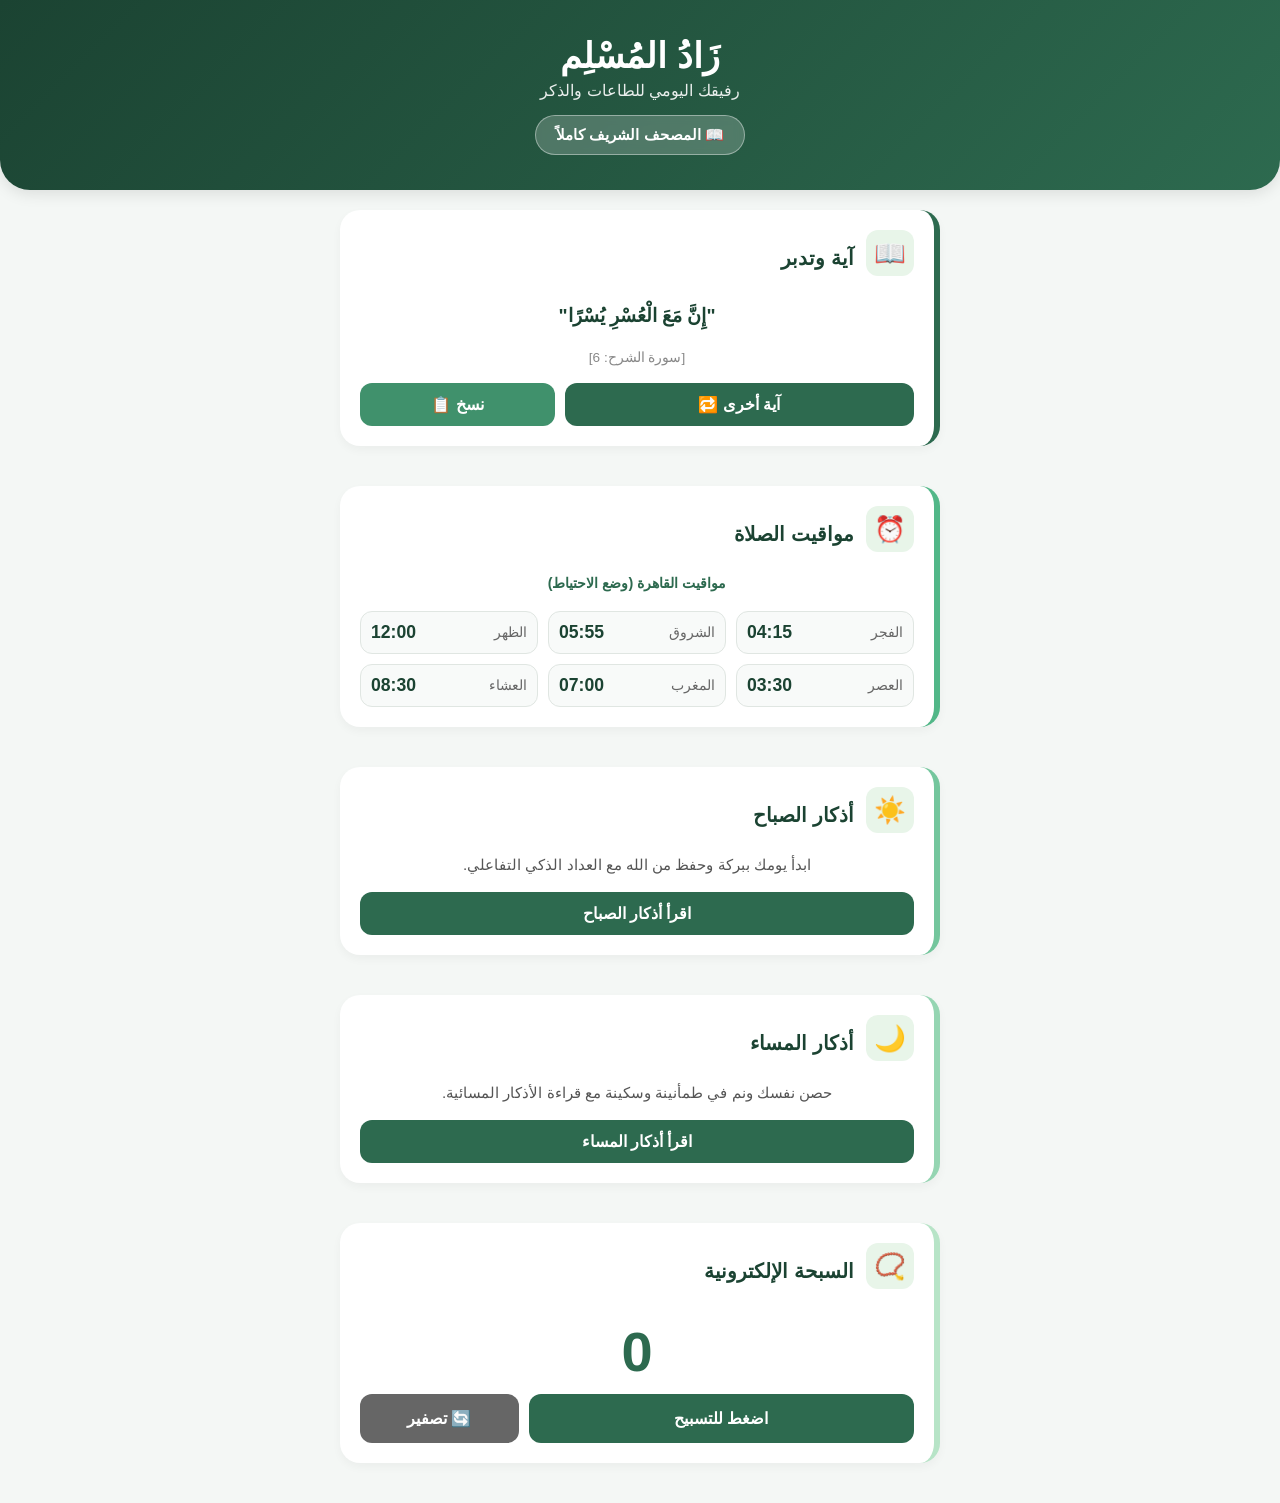
==== commit 994b5038: "Update index.html" ====
--- a/index.html
+++ b/index.html
@@ -30,7 +30,7 @@
             background: linear-gradient(135deg, var(--primary-color), var(--accent-color));
             color: white;
             text-align: center;
-            padding: 30px 20px;
+            padding: 35px 20px;
             border-bottom-left-radius: 30px;
             border-bottom-right-radius: 30px;
             box-shadow: 0 4px 15px rgba(0,0,0,0.1);
@@ -39,13 +39,33 @@
         .main-header h1 {
             margin: 0;
             font-size: 2.2rem;
-            letter-spacing: 1px;
         }
 
         .main-header p {
-            margin: 5px 0 0 0;
+            margin: 5px 0 15px 0;
             opacity: 0.9;
             font-size: 1rem;
+        }
+
+        /* الزرار السريع للمصحف الشريف فوق في الهيدر */
+        .top-quran-btn {
+            display: inline-block;
+            background: rgba(255, 255, 255, 0.2);
+            color: white;
+            text-decoration: none;
+            padding: 10px 20px;
+            border-radius: 25px;
+            font-weight: bold;
+            font-size: 0.95rem;
+            border: 1px solid rgba(255, 255, 255, 0.4);
+            transition: all 0.3s ease;
+            backdrop-filter: blur(5px);
+        }
+
+        .top-quran-btn:hover {
+            background: white;
+            color: var(--primary-color);
+            box-shadow: 0 4px 10px rgba(0,0,0,0.15);
         }
 
         .container {
@@ -61,12 +81,11 @@
             margin-bottom: 20px;
             box-shadow: 0 4px 10px rgba(0,0,0,0.04);
             border-right: 6px solid var(--accent-color);
-            transition: transform 0.2s ease, box-shadow 0.2s ease;
+            transition: transform 0.2s ease;
         }
 
         .card:hover {
             transform: translateY(-2px);
-            box-shadow: 0 6px 15px rgba(0,0,0,0.08);
         }
 
         .card-header-flex {
@@ -97,7 +116,6 @@
             margin: 8px 0 15px 0;
         }
 
-        /* تنسيق الأزرار الاحترافية */
         .btn {
             background-color: var(--accent-color);
             color: white;
@@ -112,19 +130,10 @@
             display: inline-block;
             text-decoration: none;
             box-sizing: border-box;
-            transition: background 0.2s ease;
-        }
-
-        .btn:hover {
-            background-color: var(--primary-color);
-        }
-
-        .verse-actions {
-            display: flex;
-            gap: 10px;
-        }
-
-        /* شبكة مواقيت الصلاة */
+        }
+
+        .btn:hover { background-color: var(--primary-color); }
+
         .prayer-times-grid {
             display: grid;
             grid-template-columns: repeat(3, 1fr);
@@ -138,39 +147,19 @@
             padding: 10px;
             border-radius: 12px;
             text-align: center;
-        }
-
-        .prayer-item span {
-            display: block;
-            font-size: 0.85rem;
-            color: #666;
-            margin-bottom: 4px;
-        }
-
-        .prayer-item b {
-            font-size: 1.1rem;
-            color: var(--primary-color);
-        }/* أنميشن العداد للسبحة */
+        }.prayer-item span { display: block; font-size: 0.85rem; color: #666; }
+        .prayer-item b { font-size: 1.1rem; color: var(--primary-color); }
+
         #counter-view {
             font-size: 3.5rem;
             color: var(--accent-color);
             margin: 10px 0;
             display: inline-block;
-            transition: transform 0.1s ease-in-out;
             font-weight: bold;
         }
 
-        .pop-animation {
-            transform: scale(1.2);
-            color: var(--light-accent) !important;
-        }
-
-        .sebha-actions {
-            display: flex;
-            gap: 10px;
-        }
-
-        /* إشعار تم النسخ */
+        .pop-animation { transform: scale(1.2); color: var(--light-accent) !important; transition: transform 0.1s; }
+
         .toast-notification {
             position: fixed;
             bottom: 30px;
@@ -182,21 +171,23 @@
             border-radius: 30px;
             font-size: 0.95rem;
             z-index: 1000;
-            box-shadow: 0 5px 15px rgba(0,0,0,0.2);
             display: none;
-            font-weight: bold;
         }
     </style>
 </head>
 <body>
 
+    <!-- رأس الصفحة (الهيدر وفيه ميزة المصحف الشريف فوق خالص) -->
     <header class="main-header">
         <h1>زَادُ المُسْلِم</h1>
         <p>رفيقك اليومي للطاعات والذكر</p>
+        <!-- الزرار منور فوق علطول -->
+        <a href="quran.html" class="top-quran-btn">📖 المصحف الشريف كاملاً</a>
     </header>
 
     <main class="container">
         
+        <!-- 1. كارت آية وتدبر -->
         <div class="card" style="border-right-color: #2d6a4f;">
             <div class="card-header-flex">
                 <div class="card-icon">📖</div>
@@ -206,29 +197,19 @@
                 "إِنَّ مَعَ الْعُسْرِ يُسْرًا"
             </p>
             <p id="verse-surah" style="font-size: 0.85rem; color: #888; text-align: center; margin-bottom: 15px;">[سورة الشرح: 6]</p>
-            
-            <div class="verse-actions">
+            <div style="display: flex; gap: 10px;">
                 <button class="btn" id="next-verse-btn" style="flex: 2;">آية أخرى 🔁</button>
                 <button class="btn" id="copy-verse-btn" style="background-color: var(--light-accent); flex: 1;">نسخ 📋</button>
             </div>
         </div>
 
-        <div class="card" style="border-right-color: #40916c;">
-            <div class="card-header-flex">
-                <div class="card-icon">🕌</div>
-                <h3>المصحف الشريف كاملاً</h3>
-            </div>
-            <p>تصفح واقرأ سور القرآن الكريم كاملة بخط فخم وواضح ومريح للعين مباشرة من السيرفر السحابي.</p>
-            <a href="quran.html" class="btn">افتح المصحف الشريف 📖</a>
-        </div>
-
+        <!-- 2. كارت مواقيت الصلاة -->
         <div class="card" style="border-right-color: #52b788;">
             <div class="card-header-flex">
                 <div class="card-icon">⏰</div>
                 <h3>مواقيت الصلاة</h3>
             </div>
             <p id="prayer-date" style="font-size: 0.9rem; color: var(--accent-color); font-weight: bold; margin: 0;">جاري جلب أوقات الصلاة الحقيقية أونلاين...</p>
-            
             <div class="prayer-times-grid">
                 <div class="prayer-item"><span>الفجر</span> <b id="fajr">-:-</b></div>
                 <div class="prayer-item"><span>الشروق</span> <b id="sunrise">-:-</b></div>
@@ -237,35 +218,34 @@
                 <div class="prayer-item"><span>المغرب</span> <b id="maghrib">-:-</b></div>
                 <div class="prayer-item"><span>العشاء</span> <b id="isha">-:-</b></div>
             </div>
-            <p style="font-size: 0.8rem; color: #888; margin: 8px 0 0 0; text-align: left;">📍 القاهرة، مصر</p>
         </div>
 
+        <!-- 3. كارت أذكار الصباح -->
         <div class="card" style="border-right-color: #74c69d;">
             <div class="card-header-flex">
                 <div class="card-icon">☀️</div>
                 <h3>أذكار الصباح</h3>
             </div>
             <p>ابدأ يومك ببركة وحفظ من الله مع العداد الذكي التفاعلي.</p>
-            <a href="sabah.html" class="btn" style="background-color: var(--accent-color);">اقرأ أذكار الصباح</a>
-        </div><div class="card" style="border-right-color: #95d5b2;">
-            <div class="card-icon">🌙</div>
-            <h3>أذكار المساء</h3>
-            <div class="card-header-flex">
+            <a href="sabah.html" class="btn">اقرأ أذكار الصباح</a>
+        </div>
+
+        <!-- 4. كارت أذكار المساء -->
+        <div class="card" style="border-right-color: #95d5b2;">
+            <div class="card-header-flex">
+                <div class="card-icon">🌙</div>
+                <h3>أذكار المساء</h3>
             </div>
             <p>حصن نفسك ونم في طمأنينة وسكينة مع قراءة الأذكار المسائية.</p>
-            <a href="masa.html" class="btn" style="background-color: var(--accent-color);">اقرأ أذكار المساء</a>
-        </div>
-
+            <a href="masa.html" class="btn">اقرأ أذكار المساء</a>
+        </div><!-- 5. كارت السبحة الإلكترونية -->
         <div class="card" style="border-right-color: #b7e4c7;">
             <div class="card-header-flex">
                 <div class="card-icon">📿</div>
                 <h3>السبحة الإلكترونية</h3>
             </div>
-            <div style="text-align: center;">
-                <h2 id="counter-view">0</h2>
-            </div>
-            
-            <div class="sebha-actions">
+            <div style="text-align: center;"><h2 id="counter-view">0</h2></div>
+            <div style="display: flex; gap: 10px;">
                 <button class="btn" id="tasbeeh-btn" style="flex: 3; padding: 15px;">اضغط للتسبيح</button>
                 <button class="btn" id="reset-btn" style="background-color: #666; flex: 1;">🔄 تصفير</button>
             </div>
@@ -282,14 +262,12 @@
             if (localStorage.getItem('myTasbeehCount')) {
                 count = parseInt(localStorage.getItem('myTasbeehCount')) || 0;
             }
-        } catch(e) { console.log("الذاكرة محجوبة"); }
-
+        } catch(e) {}
         var counterView = document.getElementById('counter-view');
         if (counterView) counterView.textContent = count;
 
-        var tasbeehBtn = document.getElementById('tasbeeh-btn');
-        if (tasbeehBtn) {
-            tasbeehBtn.addEventListener('click', function() {
+        if (document.getElementById('tasbeeh-btn')) {
+            document.getElementById('tasbeeh-btn').addEventListener('click', function() {
                 count++;
                 if (counterView) {
                     counterView.textContent = count;
@@ -300,9 +278,8 @@
             });
         }
 
-        var resetBtn = document.getElementById('reset-btn');
-        if (resetBtn) {
-            resetBtn.addEventListener('click', function() {
+        if (document.getElementById('reset-btn')) {
+            document.getElementById('reset-btn').addEventListener('click', function() {
                 if (confirm("هل تريد تصفير عداد السبحة؟")) {
                     count = 0;
                     if (counterView) counterView.textContent = count;
@@ -317,75 +294,56 @@
             { text: "«وَمَن يَتَوَكَّلْ عَلَى اللَّهِ فَهُوَ حَسْبُهُ»", source: "[سورة الطلاق: 3]" },
             { text: "«أَلَا بِذِكْرِ اللَّهِ تَطْمَئِنُّ الْقُلُوبُ»", source: "[سورة الرعد: 28]" },
             { text: "«وَقُل رَّبِّ زِدْنِي عِلْمًا»", source: "[سورة طه: 114]" },
-            { text: "«إِنَّ اللَّهَ مَعَ الصَّابِرِينَ»", source: "[سورة البقرة: 153]" },
-            { text: "«وَإِذَا سَأَلَكَ عِبَادِي عَنِّي فَإِنِّي قَرِيبٌ»", source: "[سورة البقرة: 186]" }
+            { text: "«إِنَّ اللَّهَ مَعَ الصَّابِرِينَ»", source: "[سورة البقرة: 153]" }
         ];
-
         var verseTextEl = document.getElementById('quran-verse');
         var verseSourceEl = document.getElementById('verse-surah');
-        var nextVerseBtn = document.getElementById('next-verse-btn');
-        var copyVerseBtn = document.getElementById('copy-verse-btn');
-        var toast = document.getElementById('toast');
-
-        if (nextVerseBtn) {
-            nextVerseBtn.addEventListener('click', function() {
+
+        if (document.getElementById('next-verse-btn')) {
+            document.getElementById('next-verse-btn').addEventListener('click', function() {
                 var randomIndex = Math.floor(Math.random() * versesList.length);
-                var randomVerse = versesList[randomIndex];
-                if (verseTextEl) verseTextEl.textContent = randomVerse.text;
-                if (verseSourceEl) verseSourceEl.textContent = randomVerse.source;
+                if (verseTextEl) verseTextEl.textContent = versesList[randomIndex].text;
+                if (verseSourceEl) verseSourceEl.textContent = versesList[randomIndex].source;
             });
-        }if (copyVerseBtn) {
-            copyVerseBtn.addEventListener('click', function() {
-                var textToCopy = verseTextEl.textContent + " " + verseSourceEl.textContent + " - تم النسخ من تطبيق زاد المسلم";
+        }
+
+        if (document.getElementById('copy-verse-btn')) {
+            document.getElementById('copy-verse-btn').addEventListener('click', function() {
+                var textToCopy = verseTextEl.textContent + " " + verseSourceEl.textContent;
                 navigator.clipboard.writeText(textToCopy).then(function() {
-                    if (toast) {
-                        toast.style.display = 'block';
-                        setTimeout(function() { toast.style.display = 'none'; }, 2000);
-                    }
-                }).catch(function() { alert("تعذر النسخ"); });
+                    var toast = document.getElementById('toast');
+                    if (toast) { toast.style.display = 'block'; setTimeout(function() { toast.style.display = 'none'; }, 2000); }
+                });
             });
-        }
-
-        // --- 3. جلب مواقيت الصلاة أونلاين ودالة الاحتياط ---
+        }// --- 3. جلب مواقيت الصلاة أونلاين ودالة الاحتياط ---
         function useFallback() {
-            if(document.getElementById('fajr')) document.getElementById('fajr').textContent = "04:15";
-            if(document.getElementById('sunrise')) document.getElementById('sunrise').textContent = "05:55";
-            if(document.getElementById('dhuhr')) document.getElementById('dhuhr').textContent = "12:00";
-            if(document.getElementById('asr')) document.getElementById('asr').textContent = "03:30";
-            if(document.getElementById('maghrib')) document.getElementById('maghrib').textContent = "07:00";
-            if(document.getElementById('isha')) document.getElementById('isha').textContent = "08:30";
-            if(document.getElementById('prayer-date')) document.getElementById('prayer-date').textContent = "مواقيت القاهرة (وضع الاحتياط أوفلاين)";
-        }
-
-        function getLivePrayerTimes() {
-            var apiUrl = "https://api.aladhan.com/v1/timingsByCity?city=Cairo&country=Egypt&method=5";
-            fetch(apiUrl)
-                .then(function(res) { return res.json(); })
-                .then(function(data) {
-                    if (data && data.code === 200 && data.data) {
-                        var timings = data.data.timings;
-                        var dateInfo = data.data.date;
-                        if(document.getElementById('fajr')) document.getElementById('fajr').textContent = timings.Fajr;
-                        if(document.getElementById('sunrise')) document.getElementById('sunrise').textContent = timings.Sunrise;
-                        if(document.getElementById('dhuhr')) document.getElementById('dhuhr').textContent = timings.Dhuhr;
-                        if(document.getElementById('asr')) document.getElementById('asr').textContent = timings.Asr;
-                        if(document.getElementById('maghrib')) document.getElementById('maghrib').textContent = timings.Maghrib;
-                        if(document.getElementById('isha')) document.getElementById('isha').textContent = timings.Isha;
-                        if(document.getElementById('prayer-date')) {
-                            document.getElementById('prayer-date').textContent = dateInfo.hijri.day + " " + dateInfo.hijri.month.ar + " " + dateInfo.hijri.year + " هـ | " + dateInfo.gregorian.date;
-                        }
-                    } else { useFallback(); }
-                })
-                .catch(function(err) { useFallback(); });
-        }
-
-        getLivePrayerTimes();
-
-        // --- 4. تشغيل الـ Service Worker ليدعم فتح التطبيق أوفلاين ---
+            document.getElementById('fajr').textContent = "04:15";
+            document.getElementById('sunrise').textContent = "05:55";
+            document.getElementById('dhuhr').textContent = "12:00";
+            document.getElementById('asr').textContent = "03:30";
+            document.getElementById('maghrib').textContent = "07:00";
+            document.getElementById('isha').textContent = "08:30";
+            document.getElementById('prayer-date').textContent = "مواقيت القاهرة (وضع الاحتياط)";
+        }
+
+        fetch("https://api.aladhan.com/v1/timingsByCity?city=Cairo&country=Egypt&method=5")
+            .then(res => res.json())
+            .then(data => {
+                if (data && data.code === 200) {
+                    var t = data.data.timings;
+                    document.getElementById('fajr').textContent = t.Fajr;
+                    document.getElementById('sunrise').textContent = t.Sunrise;
+                    document.getElementById('dhuhr').textContent = t.Dhuhr;
+                    document.getElementById('asr').textContent = t.Asr;
+                    document.getElementById('maghrib').textContent = t.Maghrib;
+                    document.getElementById('isha').textContent = t.Isha;
+                    document.getElementById('prayer-date').textContent = data.data.date.gregorian.date;
+                } else { useFallback(); }
+            }).catch(() => useFallback());
+
+        // --- 4. تشغيل الـ Service Worker للأوفلاين ---
         if ('serviceWorker' in navigator) {
-            navigator.serviceWorker.register('sw.js')
-            .then(function() { console.log('Service Worker OK'); })
-            .catch(function(err) { console.log('Service Worker Error', err); });
+            navigator.serviceWorker.register('sw.js').catch(err => console.log(err));
         }
     </script>
 </body>
